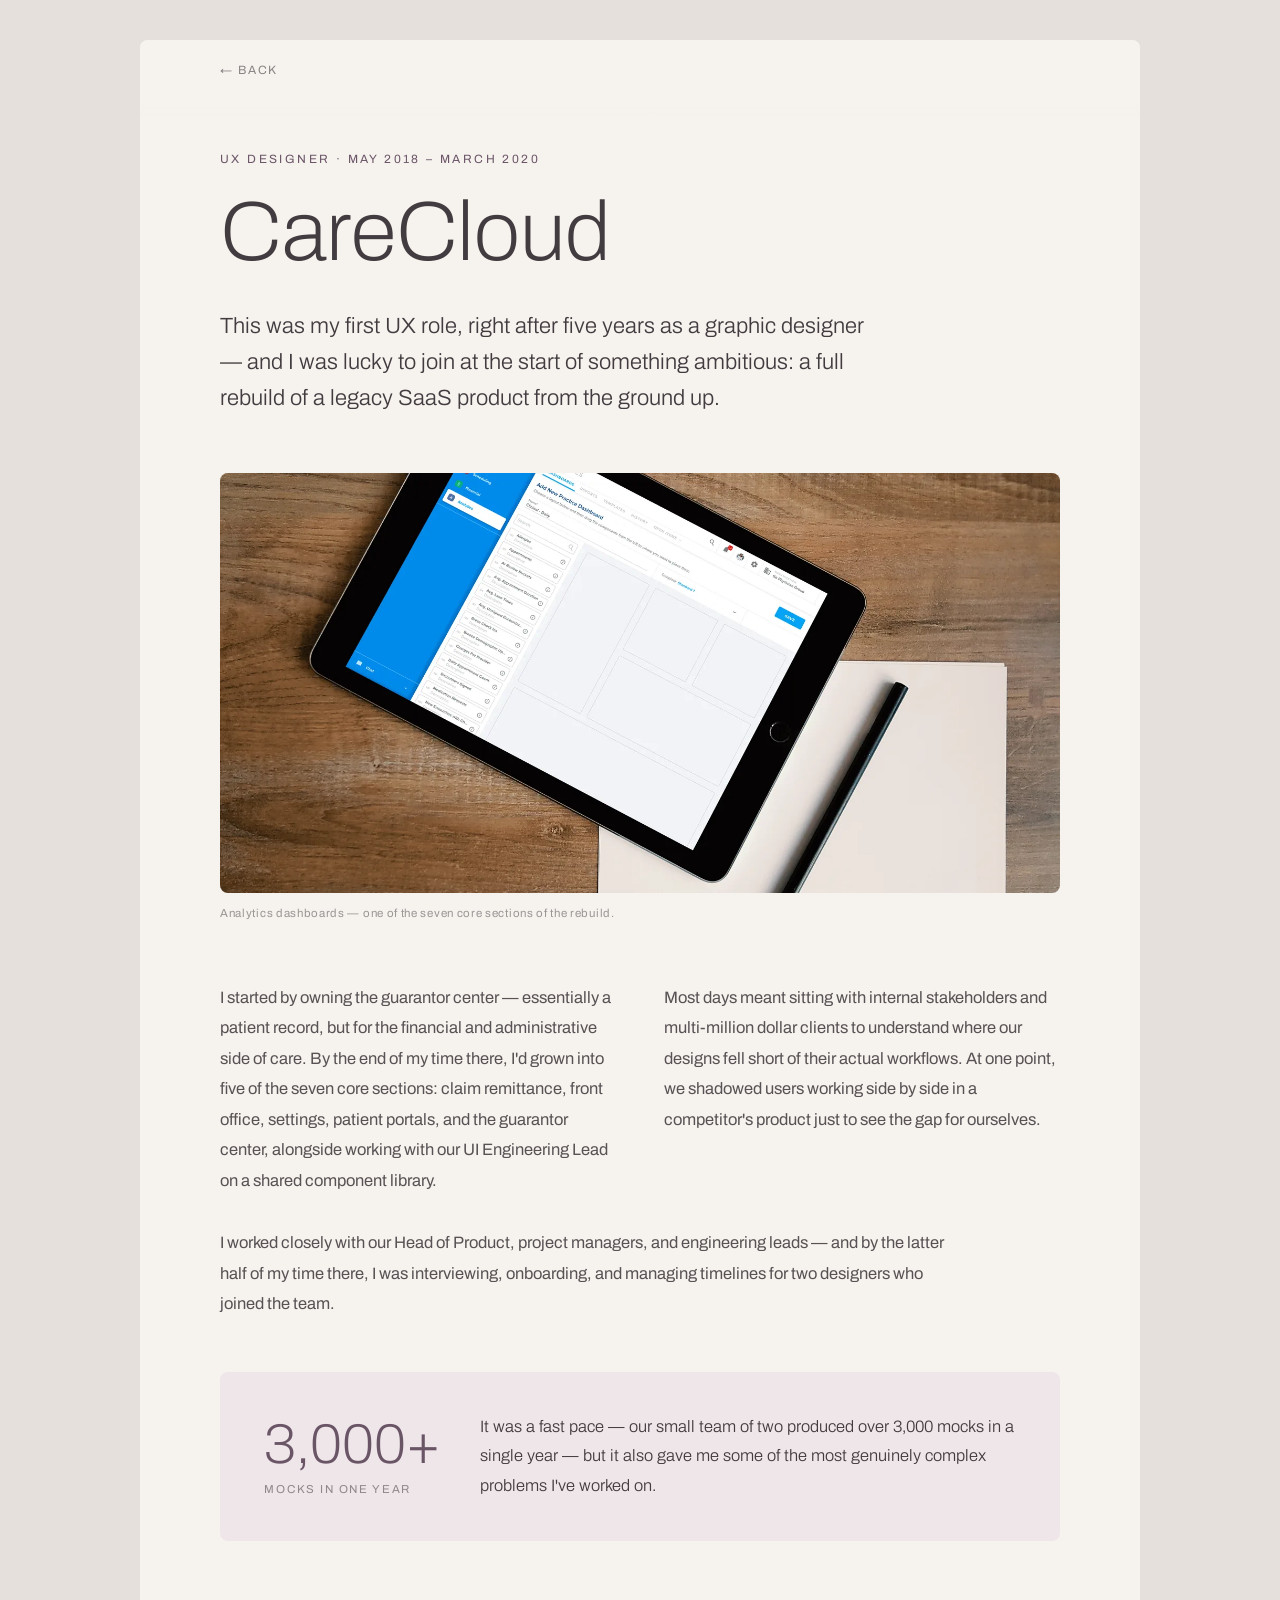
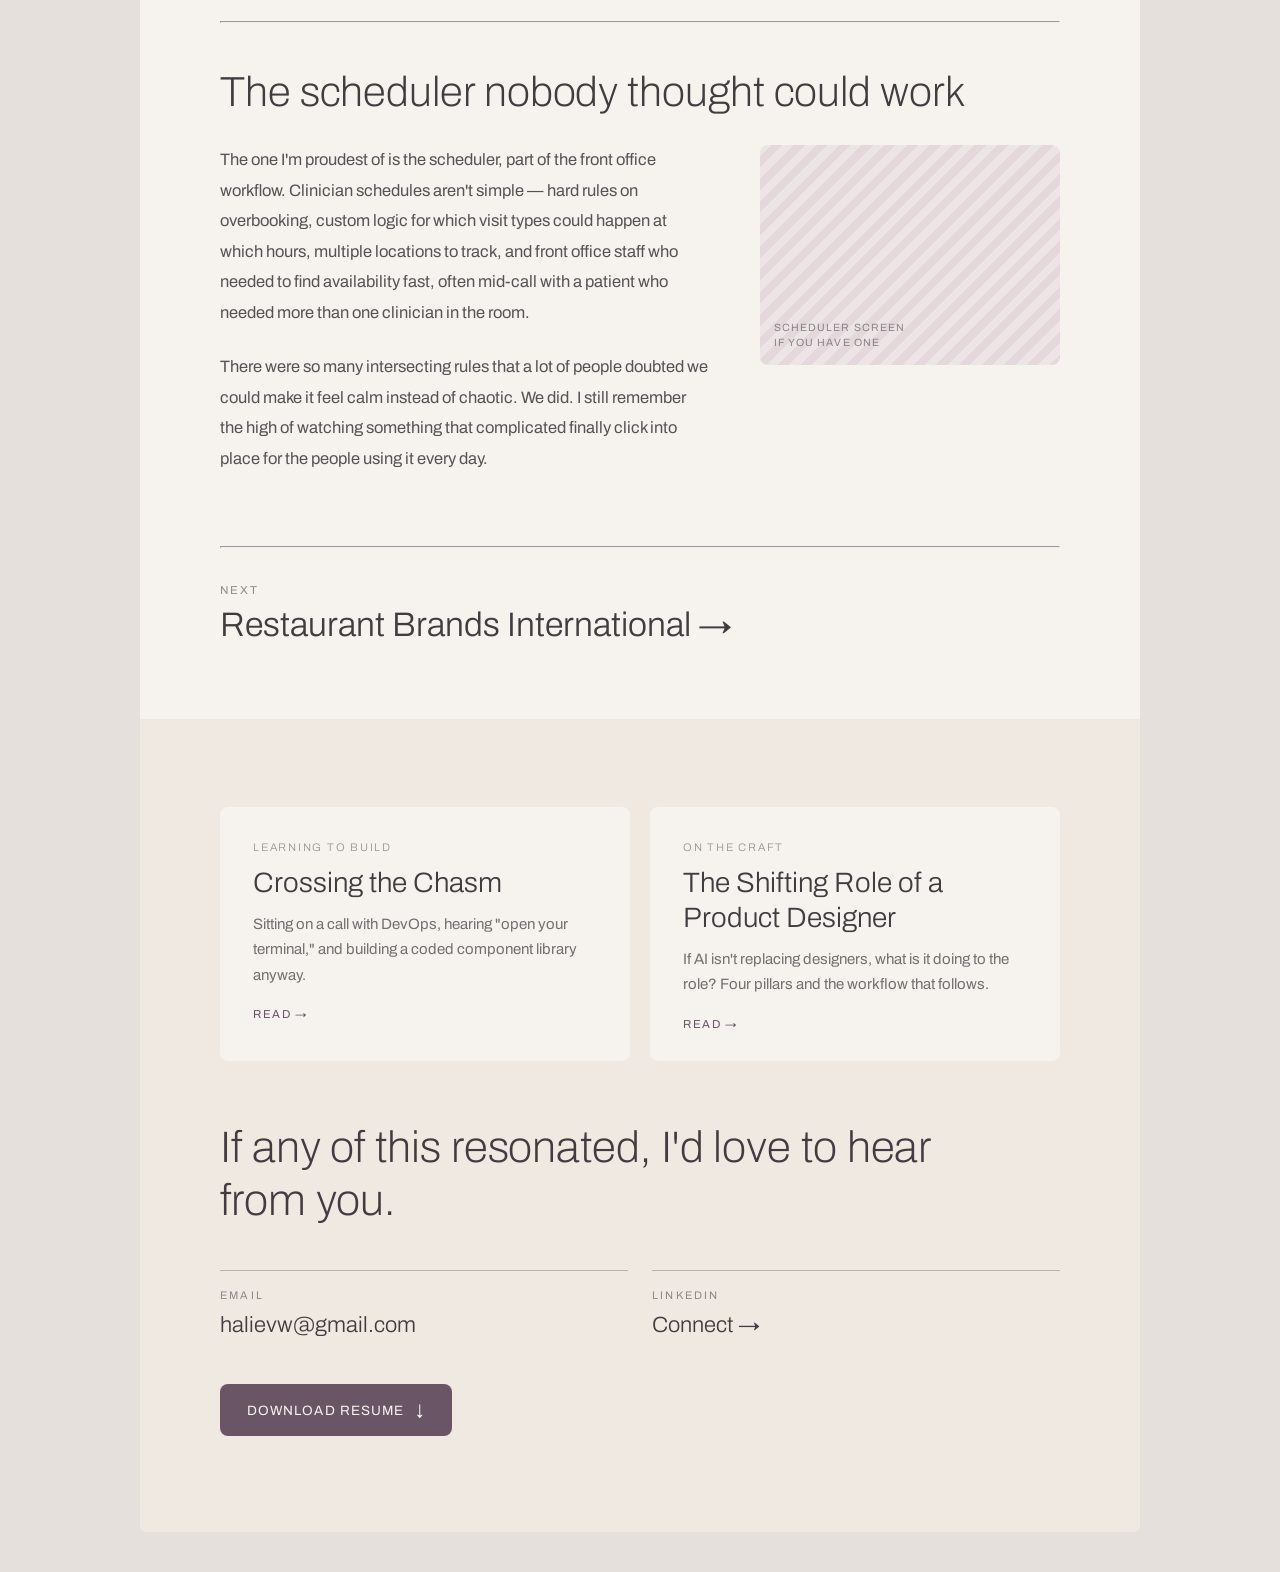
==== carecloud.html @ 2b143201 "Break the work-row years onto their own line where the column is tight Between roughly 740px and 840" ====
<!DOCTYPE html>
<html lang="en">
<head>
<meta charset="utf-8">
<meta name="viewport" content="width=device-width, initial-scale=1">
<title>CareCloud — Halie</title>
<link rel="stylesheet" href="styles.css?v=202609011308">
<style>
.pill {
  padding: 12px 20px; border-radius: 8px; cursor: pointer;
  font-family: Archivo, sans-serif; font-weight: 400; font-size: 13.5px; letter-spacing: .04em;
  border: 1px solid rgba(66,59,63,.2); background: transparent; color: var(--charcoal);
  transition: all .2s ease;
}
.pill[aria-selected="true"] { border-color: var(--plum); background: var(--plum); color: var(--oat); }

.nav-btn {
  width: 34px; height: 34px; border-radius: 8px; border: 1px solid rgba(66,59,63,.28);
  background: transparent; color: var(--charcoal); cursor: pointer;
  font-family: Archivo, sans-serif; font-size: 14px; line-height: 1;
}
.nav-btn:hover { background: var(--plum); color: var(--oat); border-color: var(--plum); }

.role-line {
  font: 400 12px Archivo, sans-serif; letter-spacing: .2em; text-transform: uppercase;
  color: var(--plum); margin-bottom: 24px;
}
.lede { margin: 0; max-width: 30em; font-size: 22px; line-height: 1.65; font-weight: 300; color: var(--charcoal); }
.body-copy { margin: 0; font-size: 16.5px; line-height: 1.85; color: rgba(66,59,63,.88); }
.caption { margin: 14px 0 0; font: 400 11.5px Archivo, sans-serif; letter-spacing: .06em; color: rgba(66,59,63,.5); }
.section-h2 { margin: 0 0 28px; max-width: 22em; font-size: 42px; line-height: 1.2; letter-spacing: -.002em; font-weight: 200; color: var(--charcoal); }
.chapter-label { font: 400 11.5px Archivo, sans-serif; letter-spacing: .2em; text-transform: uppercase; color: rgba(66,59,63,.5); margin-bottom: 18px; }

.cs-title { margin: 0 0 32px; font-size: 84px; line-height: 1.02; letter-spacing: -.004em; font-weight: 200; color: var(--charcoal); }
.two-col { display: grid; grid-template-columns: 1fr 1fr; gap: 48px; }
.copy-aside { display: grid; grid-template-columns: 1fr 300px; gap: 52px; align-items: start; }
.facts-3 { display: grid; grid-template-columns: 1fr 1fr 1fr; gap: 20px; }
.pair-grid { display: grid; grid-template-columns: 1fr 1fr; gap: 20px; }
.pair-grid--wide { gap: 40px; }
.ws-grid { display: grid; grid-template-columns: 1fr 340px; gap: 52px; align-items: start; min-height: 360px; }
.stat-callout { background: var(--rose); border-radius: var(--radius); padding: 40px 44px; display: grid; grid-template-columns: auto 1fr; gap: 40px; align-items: center; }
.pill-row { display: flex; flex-wrap: wrap; gap: 8px; margin-bottom: 36px; }
.plum-body { margin: 0 0 22px; max-width: 44em; font-size: 17px; line-height: 1.85; color: rgba(246,242,238,.84); }
.plum-body--last { margin-bottom: 0; }

/* ── Mobile — 390pt target ─────────────────────────────────────────────── */
@media (max-width: 720px) {
  .two-col, .copy-aside, .facts-3, .pair-grid, .ws-grid { grid-template-columns: 1fr; gap: 20px; }
  .ws-grid { min-height: 0; gap: 20px; }
  .stat-callout { grid-template-columns: 1fr; gap: 18px; padding: 28px 24px; }

  /* Tabs scroll rather than wrap; the last one is otherwise clipped. */
  .pill-row {
    flex-wrap: nowrap; overflow-x: auto; padding-bottom: 4px; margin-bottom: 26px;
    scrollbar-width: none; -ms-overflow-style: none;
  }
  .pill-row::-webkit-scrollbar { display: none; }
  .pill { flex: none; white-space: nowrap; min-height: 44px; padding: 12px 16px; font-size: 13px; }

  .cs-title { font-size: 44px; line-height: 1.04; margin-bottom: 22px; }
  .role-line { font-size: 11px; letter-spacing: .2em; margin-bottom: 16px; }
  /* The lede matches the body weight on mobile — deliberate in the spec. */
  .lede { font-size: 18px; line-height: 1.6; font-weight: 400; max-width: none; }
  .body-copy { font-size: 15.5px; line-height: 1.8; max-width: none !important; }
  .plum-body { font-size: 15.5px; line-height: 1.8; font-weight: 300; margin-bottom: 18px; max-width: none; }
  .section-h2 { font-size: 32px; line-height: 1.15; margin-bottom: 20px; max-width: none; }
  .chapter-label { font-size: 11px; margin-bottom: 14px; }
  .caption { font-size: 11px; }
  .nav-btn { width: 44px; height: 44px; }
}
</style>
</head>
<body>

<main class="page page--narrow" style="margin:40px auto">
<article id="carecloud">
  <div class="back-bar">
    <a href="index.html" class="back-link">← Back</a>
  </div>

  <div style="padding:52px var(--gutter) 0">
    <div class="role-line">UX Designer · May 2018 – March 2020</div>
    <h1 class="cs-title">CareCloud</h1>
    <p class="lede">This was my first UX role, right after five years as a graphic designer — and I was lucky to join at the start of something ambitious: a full rebuild of a legacy SaaS product from the ground up.</p>
  </div>

  <div style="padding:56px var(--gutter) 0">
    <img src="uploads/assets-1787974982619-ut64.webp" alt="CareCloud analytics dashboard on a tablet" style="width:100%;height:420px;object-fit:cover;border-radius:8px">
    <p class="caption">Analytics dashboards — one of the seven core sections of the rebuild.</p>
  </div>

  <div style="padding:64px var(--gutter) 0">
    <div class="two-col">
      <p class="body-copy">I started by owning the guarantor center — essentially a patient record, but for the financial and administrative side of care. By the end of my time there, I'd grown into five of the seven core sections: claim remittance, front office, settings, patient portals, and the guarantor center, alongside working with our UI Engineering Lead on a shared component library.</p>
      <p class="body-copy">Most days meant sitting with internal stakeholders and multi-million dollar clients to understand where our designs fell short of their actual workflows. At one point, we shadowed users working side by side in a competitor's product just to see the gap for ourselves.</p>
    </div>
    <p class="body-copy" style="margin-top:32px;max-width:44em">I worked closely with our Head of Product, project managers, and engineering leads — and by the latter half of my time there, I was interviewing, onboarding, and managing timelines for two designers who joined the team.</p>
  </div>

  <div style="padding:52px var(--gutter) 0">
    <div class="stat-callout">
      <div>
        <div style="font-size:56px;line-height:1;font-weight:200;color:#6a5567">3,000+</div>
        <div style="font:400 11.5px Archivo;letter-spacing:.16em;text-transform:uppercase;color:rgba(66,59,63,.55);margin-top:10px">mocks in one year</div>
      </div>
      <p style="margin:0;font-size:16.5px;line-height:1.8;font-weight:300;color:#423b3f">It was a fast pace — our small team of two produced over 3,000 mocks in a single year — but it also gave me some of the most genuinely complex problems I've worked on.</p>
    </div>
  </div>

  <div style="padding:72px var(--gutter) 0">
    <hr class="rule--strong" style="margin-bottom:44px">
    <h2 class="section-h2">The scheduler nobody thought could work</h2>
    <div class="copy-aside">
      <div>
        <p class="body-copy" style="margin-bottom:24px">The one I'm proudest of is the scheduler, part of the front office workflow. Clinician schedules aren't simple — hard rules on overbooking, custom logic for which visit types could happen at which hours, multiple locations to track, and front office staff who needed to find availability fast, often mid-call with a patient who needed more than one clinician in the room.</p>
        <p class="body-copy">There were so many intersecting rules that a lot of people doubted we could make it feel calm instead of chaotic. We did. I still remember the high of watching something that complicated finally click into place for the people using it every day.</p>
      </div>
      <div class="imgph" style="height:220px"><span>scheduler screen<br>if you have one</span></div>
    </div>
  </div>

  <div style="padding:64px var(--gutter) 72px">
    <hr class="rule--strong" style="margin-bottom:36px">
    <a href="rbi.html" class="next-link" style="margin-bottom:-20px">
      <span class="eyebrow">Next</span>
      <span class="title" style="font-size:34px">Restaurant Brands International →</span>
    </a>
  </div>

  <section class="contact">
    <div class="writing-grid">
      <a href="crossing-the-chasm.html" class="writing-card">
        <span class="kicker">Learning to build</span>
        <span class="title">Crossing the Chasm</span>
        <span class="summary">Sitting on a call with DevOps, hearing "open your terminal," and building a coded component library anyway.</span>
        <span class="more">Read &rarr;</span>
      </a>
      <a href="shifting-role.html" class="writing-card">
        <span class="kicker">On the craft</span>
        <span class="title">The Shifting Role of a Product Designer</span>
        <span class="summary">If AI isn't replacing designers, what is it doing to the role? Four pillars and the workflow that follows.</span>
        <span class="more">Read &rarr;</span>
      </a>
    </div>

    <h2>If any of this resonated, I'd love to hear from you.</h2>
    <div class="contact-grid">
      <a href="mailto:halievw@gmail.com" class="contact-item">
        <span class="label">Email</span>
        <span class="value">halievw@gmail.com</span>
      </a>
      <a href="#" class="contact-item">
        <span class="label">LinkedIn</span>
        <span class="value">Connect &rarr;</span>
      </a>
    </div>
    <div class="contact-actions">
      <a href="HalieStrike_Resume.pdf" class="btn btn-primary" download>Download resume <span style="font-size:15px">&darr;</span></a>
    </div>
  </section>
</article>

</main>
<script src="lightbox.js?v=202609011308"></script>
</body>
</html>
---- styles.css ----
/* Halie — portfolio site shared styles.
   Palette: oat ground, plum, dusty rose, sage, warm charcoal copy. */

@import url('https://fonts.googleapis.com/css2?family=Archivo:wght@200;300;400;500&display=swap');

:root {
  --oat: #f6f2ee;
  --oat-page: #e6e0dc;
  --oat-banner: #efe9e2;
  --plum: #6a5567;
  --charcoal: #423b3f;
  --rose: #efe6e9;
  --sage: #93a49c;
  --rule: rgba(66, 59, 63, .18);
  --rule-strong: rgba(66, 59, 63, .3);
  --radius: 8px;

  /* Horizontal page gutter. Layout rules consume this as var(--gutter)
     rather than a literal, which is what lets the mobile breakpoint retune
     the whole page from one place — including from inline styles, since a
     custom property resolves at use time. */
  --gutter: 88px;

  /* Height of the pinned back bar on the case study pages. Anything else that
     sticks below it (the Medbridge workstream tabs) offsets by this. */
  --back-bar: 60px;
}

* { box-sizing: border-box; }

html, body { margin: 0; }

body {
  background: var(--oat-page);
  font-family: Archivo, system-ui, sans-serif;
  color: var(--charcoal);
}

a { color: var(--plum); }
a:hover { color: var(--charcoal); }

img { max-width: 100%; display: block; }

.page {
  max-width: 1080px;
  margin: 0 auto;
  background: var(--oat);
  border-radius: var(--radius);
  /* `clip` trims children to the rounded corners exactly like `hidden` does,
     but without making this a scroll container — which `hidden` does, and
     which silently disables position:sticky for everything inside. The
     `hidden` line stays as the fallback for browsers without `clip`; they
     lose the pinning, not the layout. */
  overflow: hidden;
  overflow: clip;
}

.page--narrow { max-width: 1000px; --gutter: 80px; }

.rule {
  height: 1px;
  background: var(--rule);
  border: 0;
  margin: 0;
}

.rule--strong { background: rgba(66, 59, 63, .2); }

/* — footer contact banner, shared by every page — */
.contact {
  background: var(--oat-banner);
  padding: 88px var(--gutter) 96px;
}

.contact h2 {
  margin: 0 0 44px;
  max-width: 17em;
  font-size: 44px;
  line-height: 1.2;
  letter-spacing: -.002em;
  font-weight: 200;
  color: var(--charcoal);
}

.contact-grid {
  display: grid;
  /* Two rows now that the phone number is gone. */
  grid-template-columns: repeat(2, 1fr);
  gap: 24px;
  margin-bottom: 44px;
}

.contact-item {
  display: flex;
  flex-direction: column;
  gap: 10px;
  padding-top: 18px;
  border-top: 1px solid var(--rule-strong);
  text-decoration: none;
}

.contact-item:hover { border-color: var(--plum); }

.contact-item .label {
  font: 400 11px Archivo, sans-serif;
  letter-spacing: .2em;
  text-transform: uppercase;
  color: rgba(66, 59, 63, .55);
}

.contact-item .value {
  font-size: 22px;
  line-height: 1.3;
  font-weight: 300;
  color: var(--charcoal);
}

.contact-actions {
  display: flex;
  flex-wrap: wrap;
  gap: 14px;
  align-items: center;
}

.btn {
  display: inline-flex;
  align-items: center;
  gap: 12px;
  padding: 17px 26px;
  border-radius: var(--radius);
  text-decoration: none;
  font-weight: 400;
  font-size: 13.5px;
  letter-spacing: .08em;
  text-transform: uppercase;
  cursor: pointer;
  border: 1px solid transparent;
  font-family: Archivo, sans-serif;
}

.btn-primary {
  background: var(--plum);
  color: var(--oat);
}
.btn-primary:hover { background: var(--charcoal); color: var(--oat); }

.btn-secondary {
  border-color: rgba(66, 59, 63, .45);
  color: var(--charcoal);
  background: transparent;
}
.btn-secondary:hover { background: var(--charcoal); color: var(--oat); border-color: var(--charcoal); }


/* — "Next" link block, shared by journal + case studies — */
.next-link {
  display: flex;
  flex-direction: column;
  gap: 8px;
  text-decoration: none;
  padding: 20px;
  margin: -20px -20px 32px;
  border-radius: var(--radius);
}
.next-link:hover { background: var(--rose); }
.next-link .eyebrow {
  font: 400 11.5px Archivo, sans-serif;
  letter-spacing: .18em;
  text-transform: uppercase;
  color: rgba(66, 59, 63, .55);
}
.next-link .title {
  font-size: 30px;
  line-height: 1.25;
  font-weight: 300;
  color: var(--charcoal);
}

/* — back link — */
.back-link {
  display: inline-flex;
  align-items: center;
  gap: 9px;
  font: 400 12px Archivo, sans-serif;
  letter-spacing: .14em;
  text-transform: uppercase;
  color: rgba(66, 59, 63, .6);
  text-decoration: none;
  padding: 9px 14px 9px 0;
  border-radius: var(--radius);
}
.back-link:hover { color: var(--plum); }

/* Pinned bar holding the back link, so the way out stays reachable the whole
   length of a long case study. The oat ground runs the full page width — the
   gutters are padding rather than the wrapper's margin — so copy passes
   underneath it cleanly, and the gradient below softens the cut-off. */
.back-bar {
  position: sticky;
  top: 0;
  z-index: 5;
  display: flex;
  align-items: center;
  min-height: var(--back-bar);
  padding: 0 var(--gutter);
  background: var(--oat);
}
.back-bar::after {
  content: '';
  position: absolute;
  left: 0;
  right: 0;
  top: 100%;
  height: 18px;
  background: linear-gradient(var(--oat), rgba(246, 242, 238, 0));
  pointer-events: none;
}

/* — placeholder image block (imagery not yet supplied) — */
.imgph {
  border-radius: var(--radius);
  background: repeating-linear-gradient(135deg, #ede4e6 0 8px, #e4d8dc 8px 16px);
  display: flex;
  align-items: flex-end;
  padding: 14px;
}
.imgph span {
  font: 400 10.5px/1.5 Archivo, sans-serif;
  letter-spacing: .1em;
  text-transform: uppercase;
  color: rgba(66, 59, 63, .55);
}

/* — horizontal scroller, shared by the pill rows and the writing carousel.
     Scrollbar hidden; scrolling is driven by touch or the arrow buttons. — */
.hs {
  display: flex;
  gap: 8px;
  overflow-x: auto;
  padding-bottom: 4px;
  scrollbar-width: none;
  -ms-overflow-style: none;
}
.hs::-webkit-scrollbar { display: none; }

/* — 44pt arrow control — */
.arrow-btn {
  width: 44px;
  height: 44px;
  flex: none;
  border-radius: var(--radius);
  border: 1px solid rgba(66, 59, 63, .28);
  background: transparent;
  color: var(--charcoal);
  cursor: pointer;
  font-family: Archivo, sans-serif;
  font-size: 14px;
  line-height: 1;
}
.arrow-btn:hover {
  background: var(--plum);
  color: var(--oat);
  border-color: var(--plum);
}

/* — image carousel. One shot at a time. The movement is native scroll snapping,
     so a phone swipes it for free and the arrows and dots drive the same
     mechanism. Descriptions are not printed under the frame — they travel with
     the image into the lightbox instead. — */
.carousel-track {
  display: flex;
  overflow-x: auto;
  scroll-snap-type: x mandatory;
  border-radius: var(--radius);
  scrollbar-width: none;
  -ms-overflow-style: none;
}
.carousel-track::-webkit-scrollbar { display: none; }

.carousel-slide {
  flex: 0 0 100%;
  margin: 0;
  scroll-snap-align: start;
  /* Contains the absolutely-positioned .sr-only caption. Without a positioned
     ancestor its containing block is the viewport, so it sits at its static
     position out in the scrolled part of the track but escapes the track's
     clipping — dragging the whole document sideways by three slide widths. */
  position: relative;
}
.carousel-slide img {
  width: 100%;
  height: auto;
  border-radius: var(--radius);
  border: 1px solid rgba(66, 59, 63, .12);
}

.carousel-controls {
  display: flex;
  align-items: center;
  justify-content: space-between;
  gap: 20px;
  margin-top: 20px;
}
.carousel-dots { display: flex; gap: 10px; }
.carousel-nav { display: flex; gap: 7px; flex: none; }

.carousel-dot {
  position: relative;
  width: 7px;
  height: 7px;
  padding: 0;
  border: 0;
  border-radius: 50%;
  background: rgba(66, 59, 63, .22);
  cursor: pointer;
  transition: background .2s ease;
}
.carousel-dot[aria-selected="true"] { background: var(--plum); }
/* A 44pt-tall target around a 7px dot, one pitch wide so neighbouring dots
   never steal each other's taps. */
.carousel-dot::after {
  content: '';
  position: absolute;
  left: 50%;
  top: 50%;
  width: 17px;
  height: 44px;
  transform: translate(-50%, -50%);
}

/* Reachable by screen readers and by the lightbox, never drawn on the page. */
.sr-only {
  position: absolute;
  width: 1px;
  height: 1px;
  margin: -1px;
  padding: 0;
  overflow: hidden;
  clip-path: inset(50%);
  white-space: nowrap;
}

/* — writing cards, at the top of the contact block on every page — */
.writing-grid { display: grid; grid-template-columns: 1fr 1fr; gap: 20px; margin-bottom: 60px; }
.writing-card {
  display: flex; flex-direction: column; align-items: flex-start; gap: 12px;
  padding: 34px 32px 30px;
  /* Oat, not the banner colour — these now sit on the banner and would
     otherwise disappear into it. */
  background: var(--oat);
  border: 1px solid transparent; border-radius: var(--radius); text-decoration: none;
}
.writing-card:hover { border-color: var(--plum); }
.writing-card .kicker { font: 300 11px/1 Archivo, sans-serif; letter-spacing: .16em; text-transform: uppercase; color: rgba(66, 59, 63, .5); }
.writing-card .title { font-size: 28px; line-height: 1.25; font-weight: 300; color: var(--charcoal); }
.writing-card .summary { font-size: 15px; line-height: 1.7; color: rgba(66, 59, 63, .72); }
.writing-card .more { margin-top: 8px; font: 400 11.5px Archivo, sans-serif; letter-spacing: .14em; text-transform: uppercase; color: var(--plum); }

/* The prototype leans on hover alone; keyboard users need the same signal. */
a:focus-visible,
button:focus-visible {
  outline: 2px solid var(--plum);
  outline-offset: 2px;
}

/* — image lightbox, on the case study pages — */
main img { cursor: zoom-in; }
/* The striped placeholder tiles are divs, not images, so they are unaffected. */

.lightbox {
  width: 90vw;
  height: 90vh;
  max-width: 90vw;
  max-height: 90vh;
  padding: 0;
  border: 0;
  border-radius: var(--radius);
  background: var(--oat);
  color: var(--charcoal);
  overflow: hidden;
}
/* Scoped to [open]. A closed <dialog> is hidden by the browser's own
   display:none; setting display on the bare class overrides that, leaving the
   dialog laid out over the page and swallowing every click even while closed. */
.lightbox[open] {
  /* Column so the image takes whatever height is left and the caption keeps
     its own row — overlaying it would veil the foot of the picture. */
  display: flex;
  flex-direction: column;
}
.lightbox::backdrop { background: rgba(66, 59, 63, .72); }

.lightbox .lightbox-img {
  flex: 1 1 auto;
  min-height: 0;
  width: 100%;
  object-fit: contain;
  cursor: default;
  padding: 56px 24px 12px;
}
.lightbox .lightbox-cap {
  flex: none;
  margin: 0;
  padding: 0 24px 22px;
  font: 400 13px/1.6 Archivo, sans-serif;
  color: rgba(66, 59, 63, .75);
  text-align: center;
}
.lightbox .lightbox-cap[hidden] { display: none; }

.lightbox .lightbox-close {
  position: absolute;
  top: 12px; right: 12px;
  width: 44px; height: 44px;
  display: flex; align-items: center; justify-content: center;
  border: 1px solid rgba(66, 59, 63, .28);
  border-radius: var(--radius);
  background: var(--oat);
  color: var(--charcoal);
  font: 400 22px/1 Archivo, sans-serif;
  cursor: pointer;
}
.lightbox .lightbox-close:hover {
  background: var(--plum); color: var(--oat); border-color: var(--plum);
}

@media (max-width: 720px) {
  .lightbox { width: 94vw; max-width: 94vw; }
  .lightbox .lightbox-img { padding: 56px 12px 12px; }
}

@media (max-width: 900px) {
  .page { border-radius: 0; }
}

/* ── Mobile — 390pt target ─────────────────────────────────────────────── */
@media (max-width: 720px) {
  /* Declared here, after .page--narrow sets its own 80px, because a media
     query adds no specificity — source order decides which one wins. */
  :root, .page--narrow { --gutter: 24px; }

  /* Shorter pinned bar — the 44px touch target still fits, and it gives less
     of a small screen over to chrome. */
  :root { --back-bar: 52px; }

  body { background: var(--oat); }
  .page { margin: 0 auto !important; }

  .contact { padding: 48px var(--gutter) 52px; }
  .contact h2 { font-size: 30px; line-height: 1.2; margin-bottom: 32px; max-width: none; }

  /* Contact links stack into ruled rows rather than three columns. */
  .contact-grid {
    grid-template-columns: 1fr;
    gap: 0;
    margin-bottom: 28px;
  }
  .contact-item { padding: 16px 0; gap: 6px; }
  .contact-item:last-child { border-bottom: 1px solid var(--rule-strong); }
  .contact-item .label { font-size: 10.5px; }
  .contact-item .value { font-size: 18px !important; }

  /* Buttons go full width and stack, at a 48px touch target. */
  .contact-actions { flex-direction: column; align-items: stretch; gap: 10px; }
  .btn { min-height: 48px; padding: 15px 22px; justify-content: flex-start; }
  .btn-primary { justify-content: space-between; }

  .next-link { margin-left: 0; margin-right: 0; padding: 20px 0; }
  .next-link .title { font-size: 26px !important; }

  .writing-grid { grid-template-columns: 1fr; gap: 14px; margin-bottom: 40px; }
  .writing-card { padding: 24px 22px; gap: 10px; }
  .writing-card .title { font-size: 22px; }
  .writing-card .summary { font-size: 14px; }
  .writing-card .more { font-size: 11px; margin-top: 4px; }

  .back-link { min-height: 44px; align-items: center; }
}
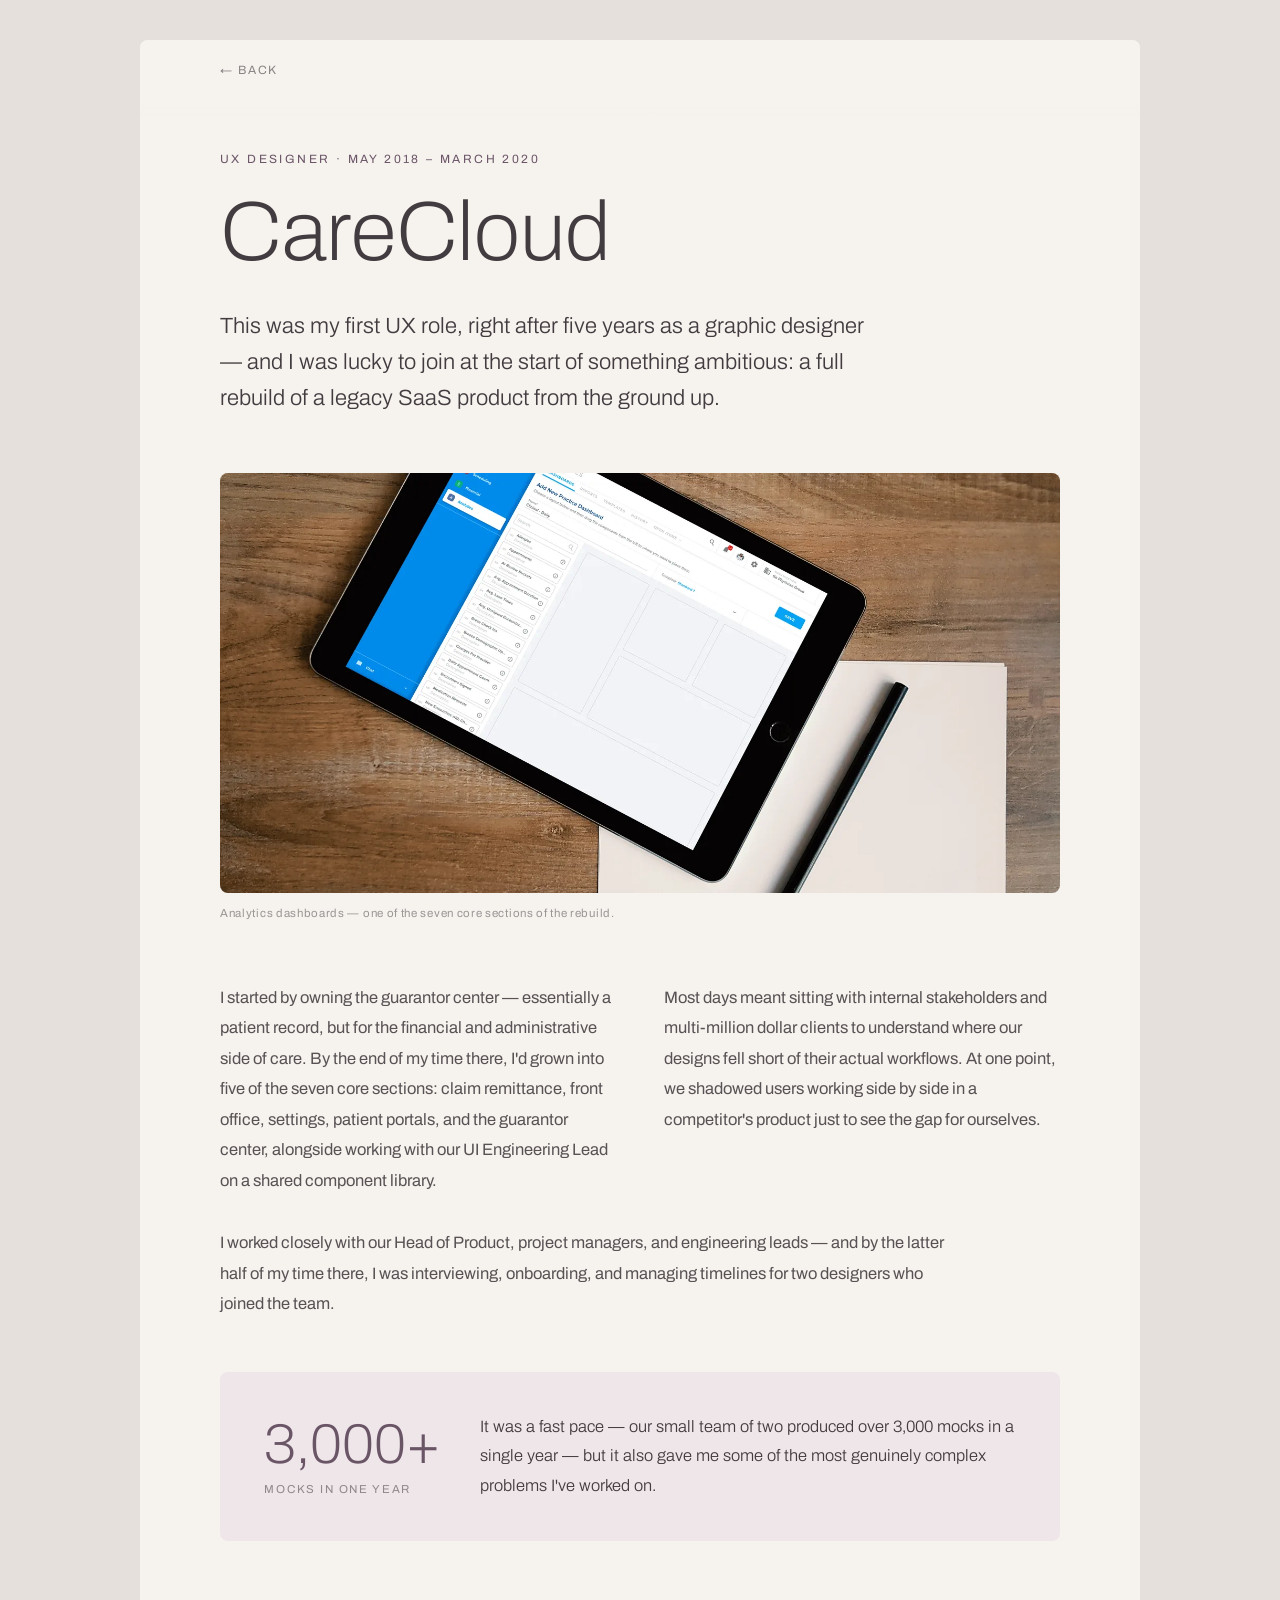
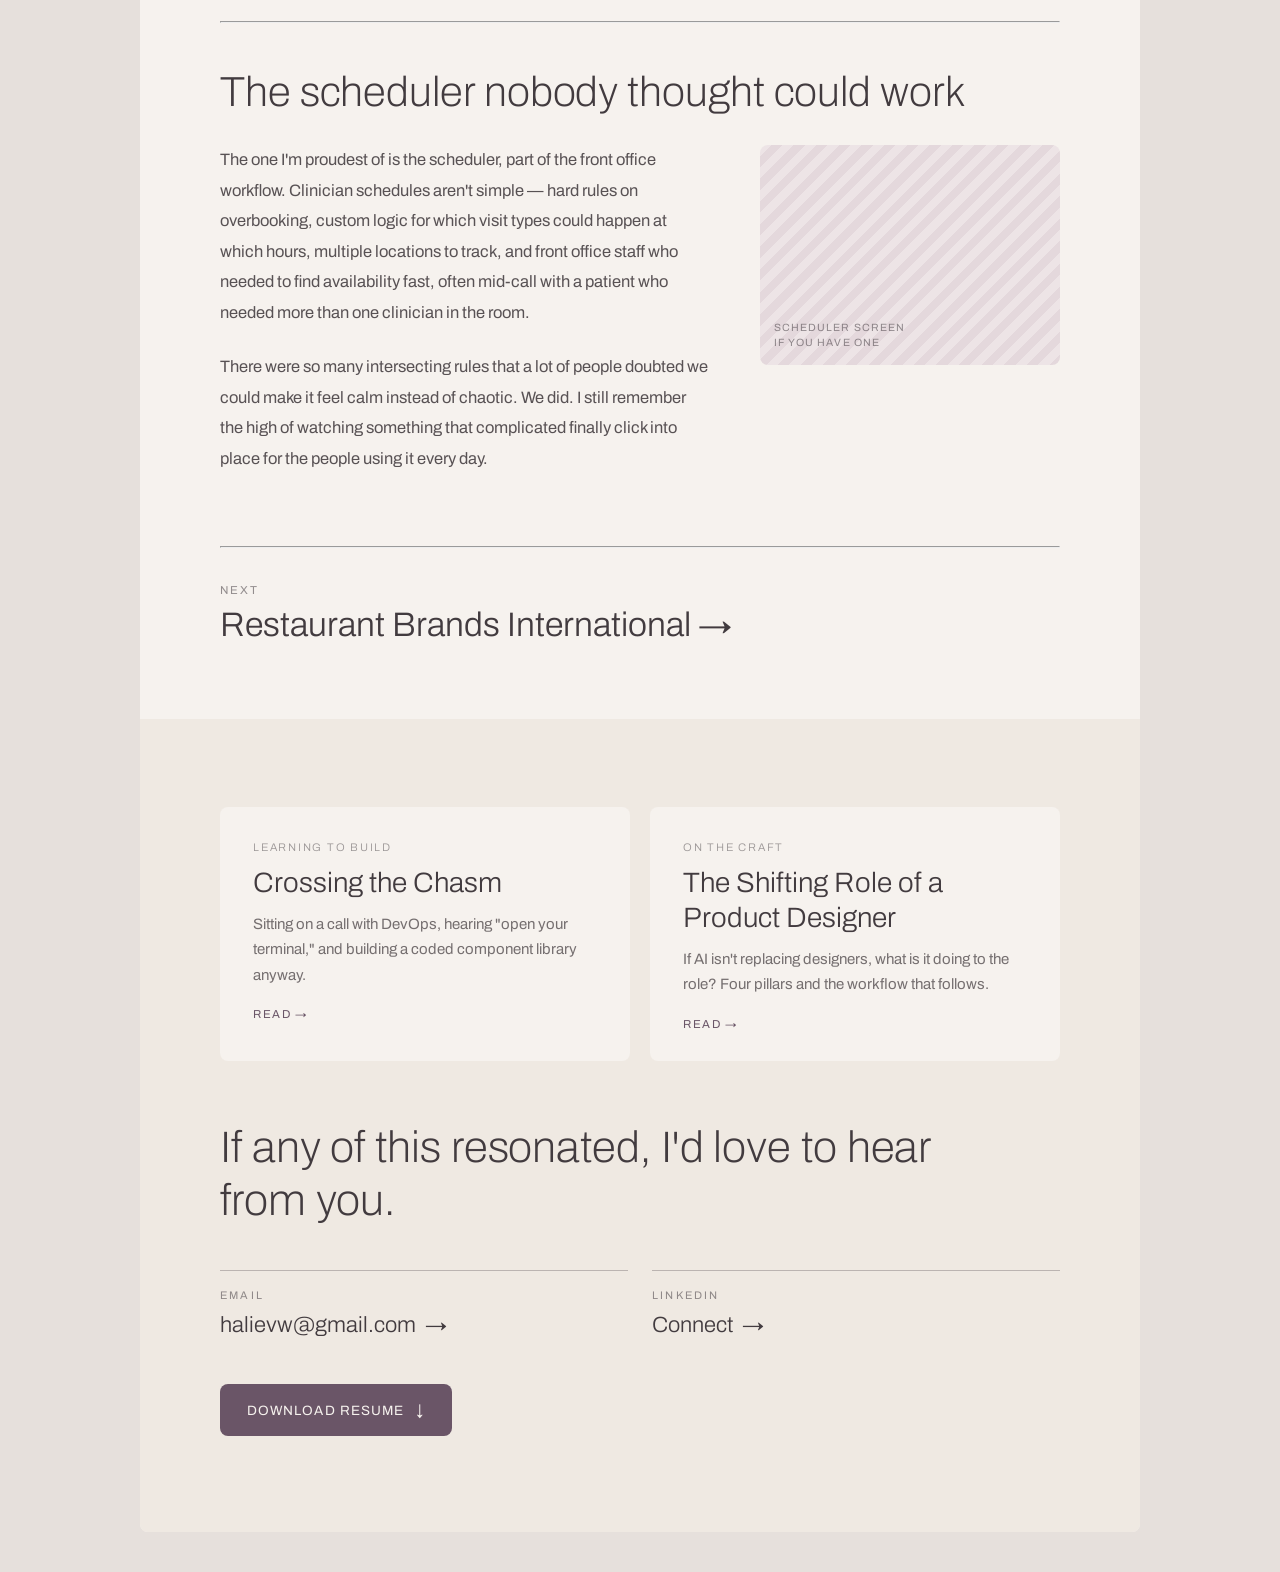
==== commit 2b2bf0fd: "Arrow on both contact rows, and a hover shadow on images site-wide The arrow moves from typed text i" ====
--- a/carecloud.html
+++ b/carecloud.html
@@ -4,7 +4,7 @@
 <meta charset="utf-8">
 <meta name="viewport" content="width=device-width, initial-scale=1">
 <title>CareCloud — Halie</title>
-<link rel="stylesheet" href="styles.css?v=202609011308">
+<link rel="stylesheet" href="styles.css?v=202609011415">
 <style>
 .pill {
   padding: 12px 20px; border-radius: 8px; cursor: pointer;
@@ -145,13 +145,13 @@
 
     <h2>If any of this resonated, I'd love to hear from you.</h2>
     <div class="contact-grid">
-      <a href="mailto:halievw@gmail.com" class="contact-item">
+      <a href="mailto:halievw@gmail.com?subject=Let%E2%80%99s%20Connect" class="contact-item">
         <span class="label">Email</span>
         <span class="value">halievw@gmail.com</span>
       </a>
-      <a href="#" class="contact-item">
+      <a href="https://www.linkedin.com/in/haliestrike/" class="contact-item" target="_blank" rel="noopener noreferrer">
         <span class="label">LinkedIn</span>
-        <span class="value">Connect &rarr;</span>
+        <span class="value">Connect</span>
       </a>
     </div>
     <div class="contact-actions">
@@ -161,6 +161,6 @@
 </article>
 
 </main>
-<script src="lightbox.js?v=202609011308"></script>
+<script src="lightbox.js?v=202609011415"></script>
 </body>
 </html>
--- a/styles.css
+++ b/styles.css
@@ -115,6 +115,17 @@
   color: var(--charcoal);
 }
 
+/* Both rows are links, so both carry the arrow that says so. Drawn rather
+   than typed, so it never ends up inside the selection when someone copies
+   the address, and so the two rows can never drift apart. */
+.contact-item .value::after {
+  content: '\2192';
+  display: inline-block;
+  margin-left: .4em;
+  transition: transform .18s ease;
+}
+.contact-item:hover .value::after { transform: translateX(3px); }
+
 .contact-actions {
   display: flex;
   flex-wrap: wrap;
@@ -363,8 +374,32 @@
   outline-offset: 2px;
 }
 
+/* — images lift on hover, across the whole site — */
+/* Warm rather than neutral grey, so the shadow belongs to the same palette as
+   everything else. box-shadow is painted rather than laid out, so nothing
+   around the image can move. Gated on a real pointer: on a touchscreen
+   :hover sticks after a tap and the shadow would be left behind. */
+@media (hover: hover) {
+  main img { transition: box-shadow .22s ease; }
+  main img:hover { box-shadow: 0 14px 34px rgba(66, 59, 63, .22); }
+
+  /* The portrait is blended into the page ground, so a shadow behind it gets
+     multiplied along with the image and reads as a smudge. */
+  main .hero-portrait:hover { box-shadow: none; }
+
+  /* A carousel track is a scroll container and therefore clips its children,
+     so a shadow here would be sliced off at the frame edge instead of falling
+     outside it. Better none than half of one. */
+  main .carousel-track img:hover { box-shadow: none; }
+}
+
 /* — image lightbox, on the case study pages — */
-main img { cursor: zoom-in; }
+/* Scoped to pages that actually load lightbox.js: the class is set by that
+   script. Unscoped, the homepage and the journal posts promised a zoom that
+   was never there. */
+.has-lightbox main img { cursor: zoom-in; }
+/* An image inside a link belongs to the link — that is where the click goes. */
+.has-lightbox main a img { cursor: pointer; }
 /* The striped placeholder tiles are divs, not images, so they are unaffected. */
 
 .lightbox {
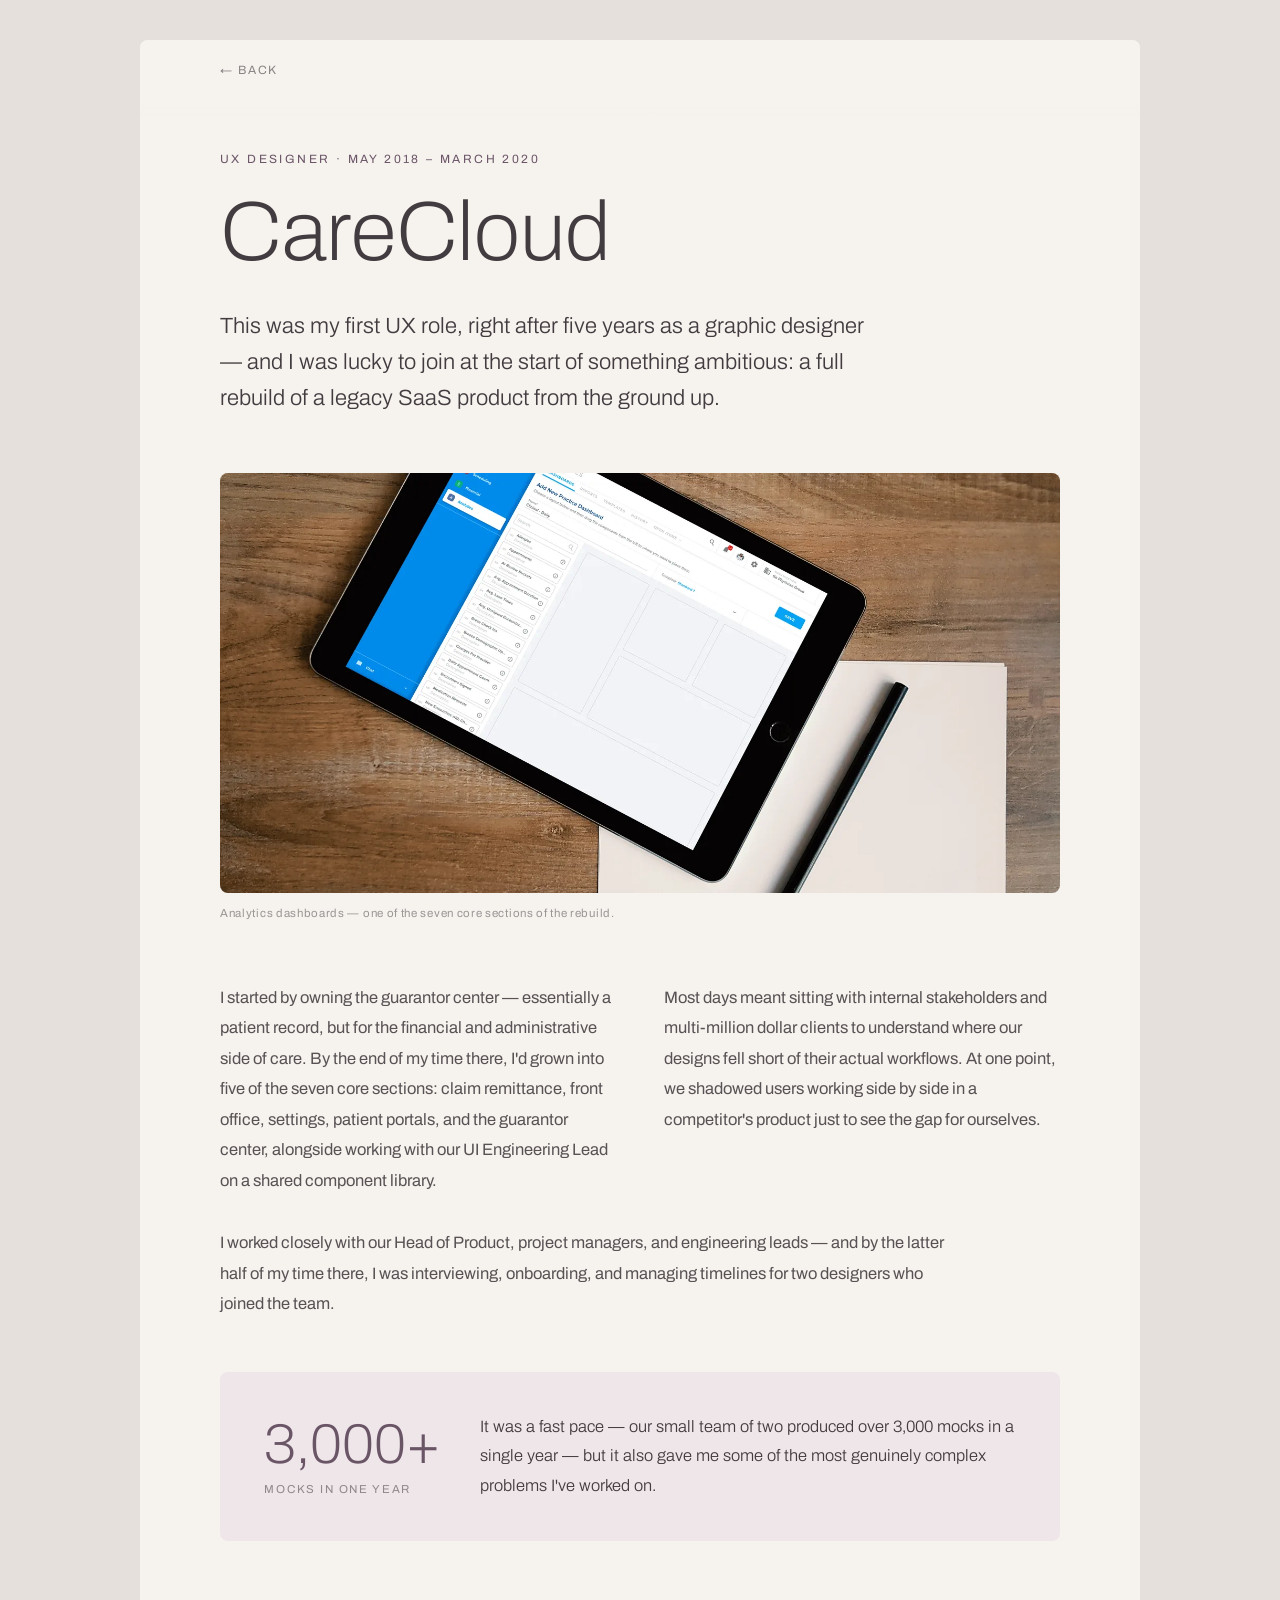
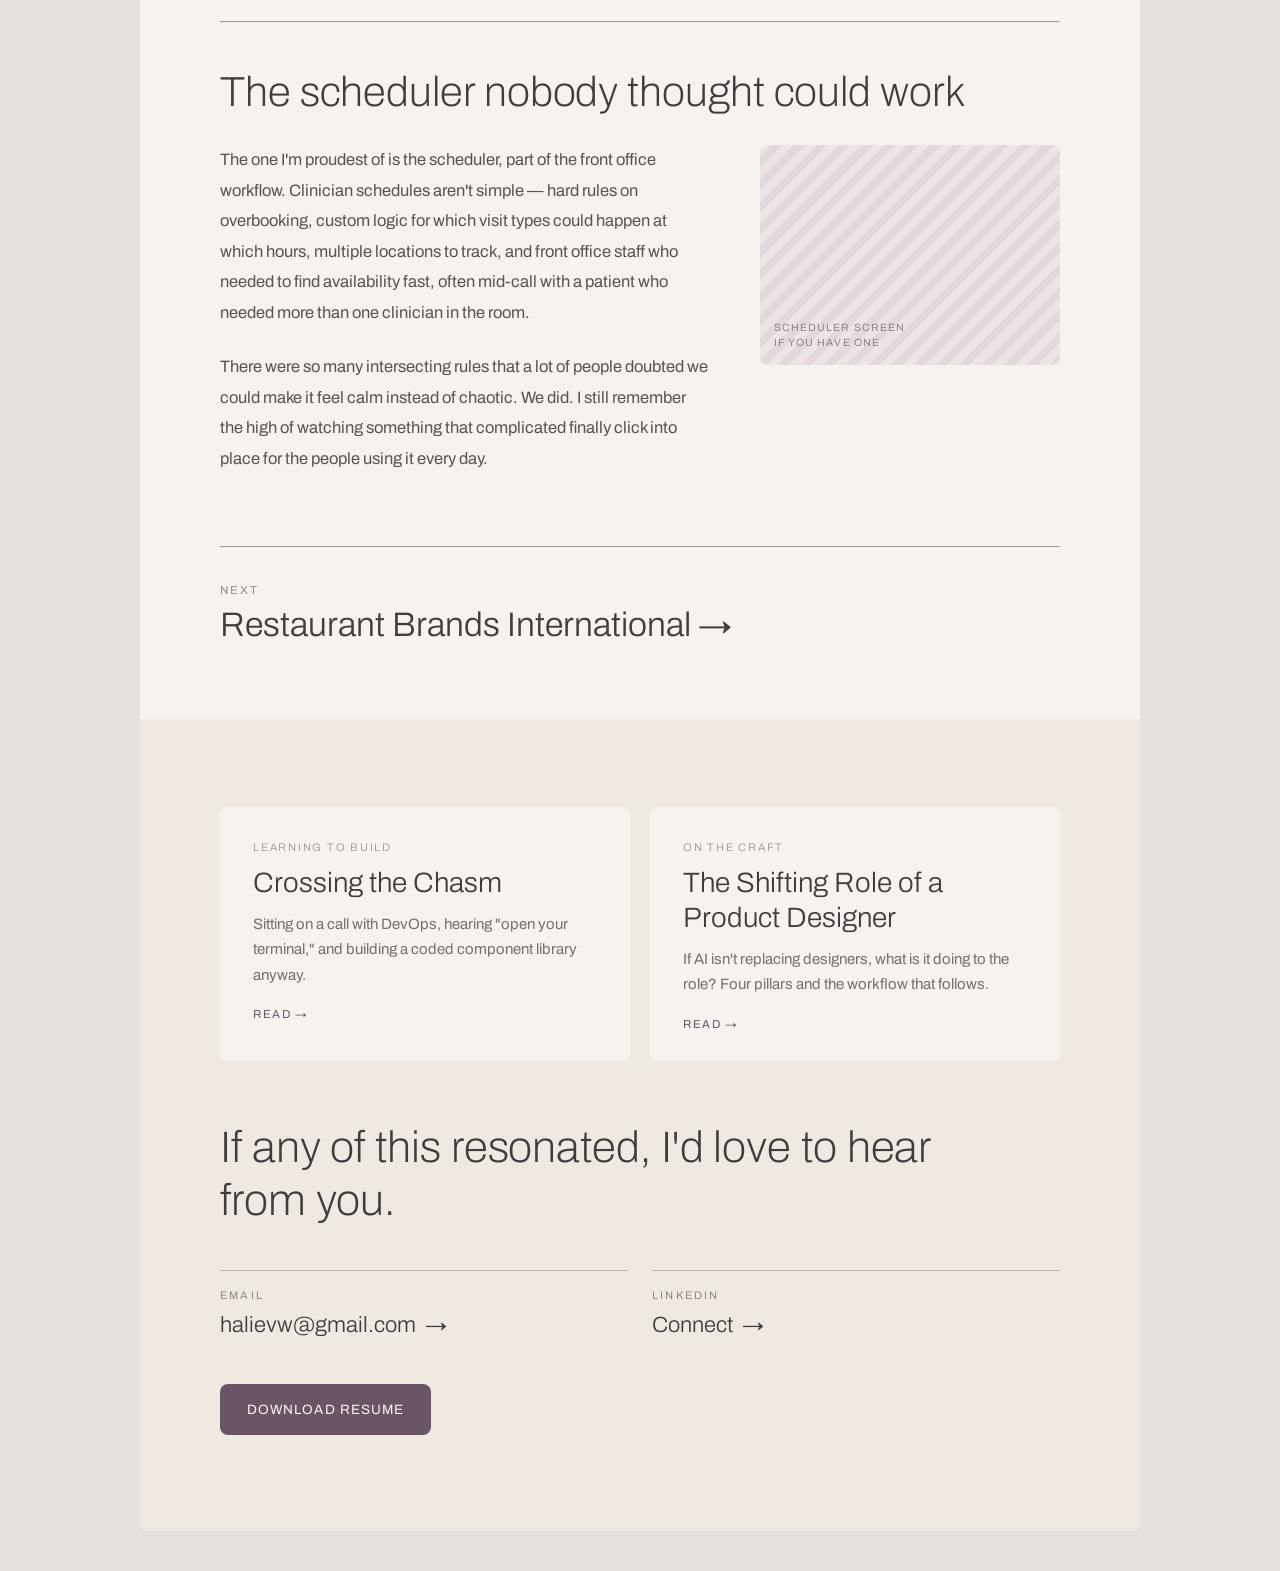
==== commit 00d63640: "Drop the resume button arrow; rework Medbridge chapter three The button is now just its label on all" ====
--- a/carecloud.html
+++ b/carecloud.html
@@ -4,7 +4,7 @@
 <meta charset="utf-8">
 <meta name="viewport" content="width=device-width, initial-scale=1">
 <title>CareCloud — Halie</title>
-<link rel="stylesheet" href="styles.css?v=202609011415">
+<link rel="stylesheet" href="styles.css?v=202609011519">
 <style>
 .pill {
   padding: 12px 20px; border-radius: 8px; cursor: pointer;
@@ -155,12 +155,12 @@
       </a>
     </div>
     <div class="contact-actions">
-      <a href="HalieStrike_Resume.pdf" class="btn btn-primary" download>Download resume <span style="font-size:15px">&darr;</span></a>
+      <a href="HalieStrike_Resume.pdf" class="btn btn-primary" download>Download resume</a>
     </div>
   </section>
 </article>
 
 </main>
-<script src="lightbox.js?v=202609011415"></script>
+<script src="lightbox.js?v=202609011519"></script>
 </body>
 </html>
